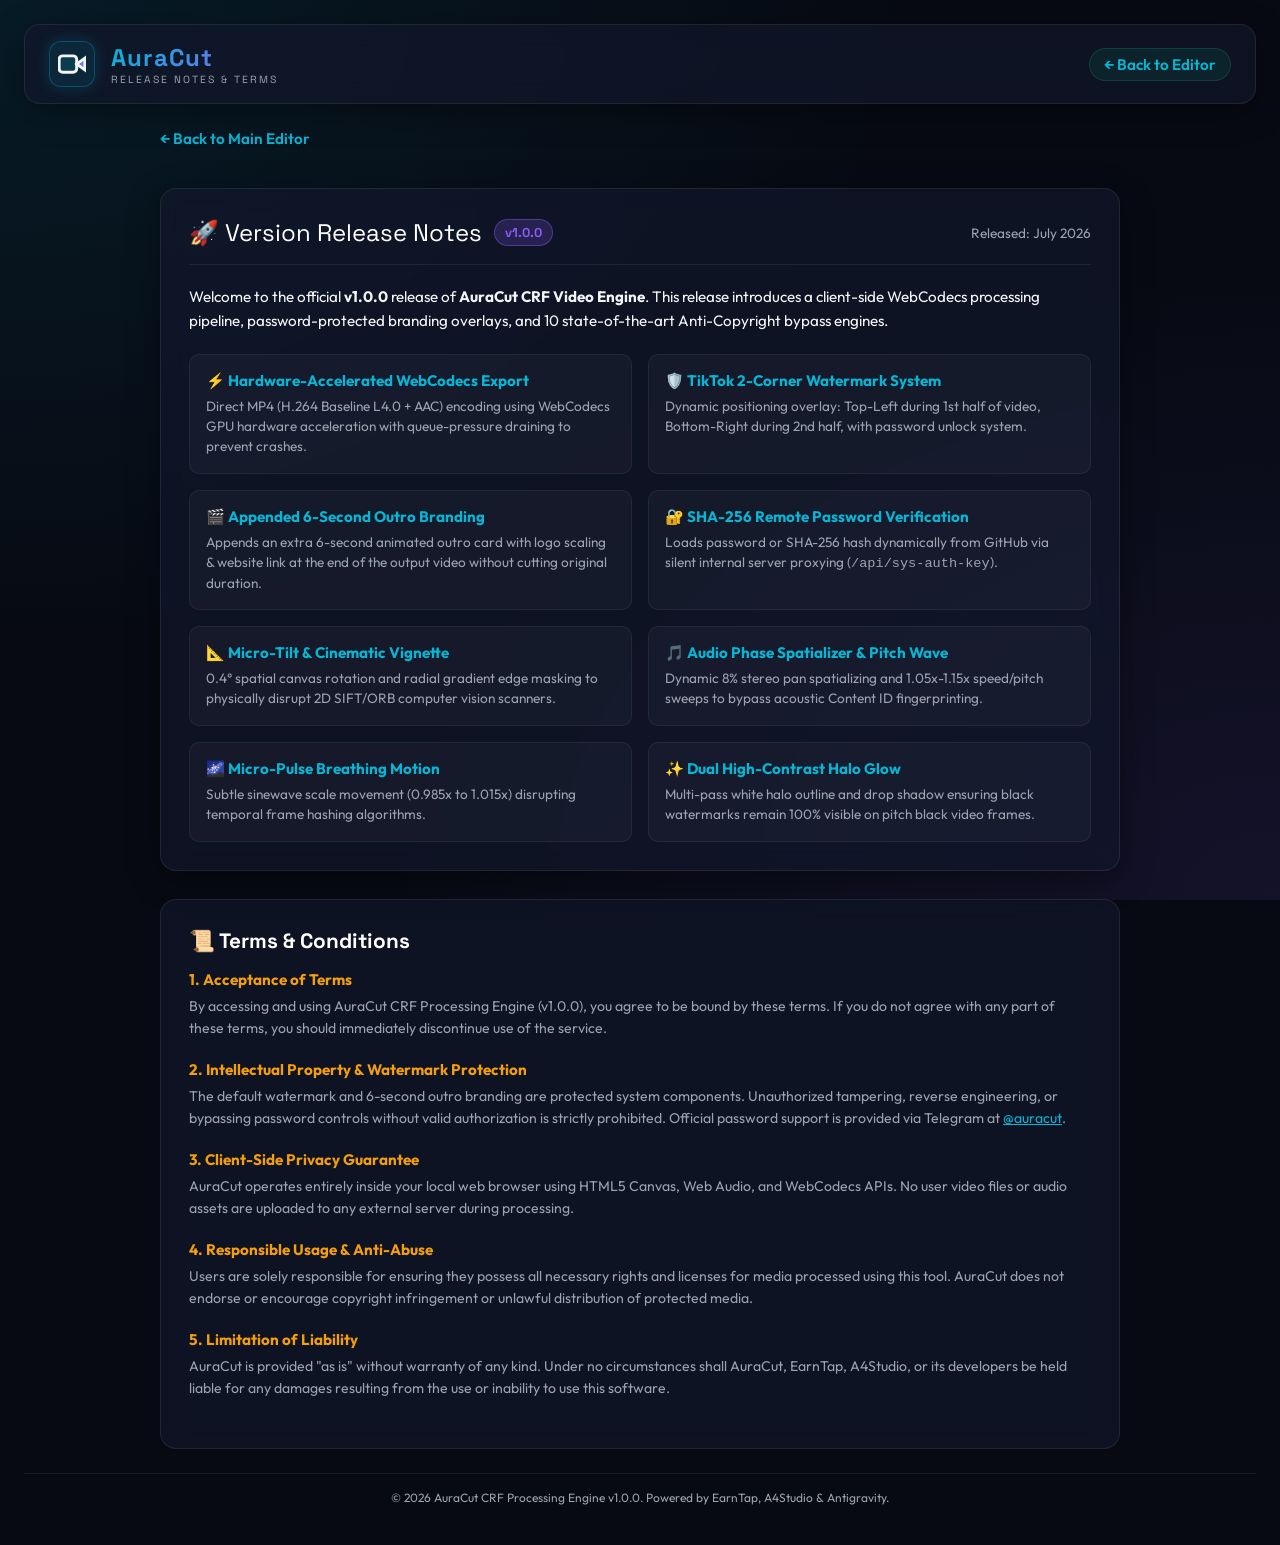
==== changelog.html @ 09db7eef "feat: add Release Notes (changelog.html) with v1.0.0 feature breakdown and Terms & Conditions" ====
<!DOCTYPE html>
<html lang="en">
<head>
  <meta charset="UTF-8">
  <meta name="viewport" content="width=device-width, initial-scale=1.0">
  <title>Version Notes & Terms - AuraCut Engine</title>
  <link rel="preconnect" href="https://fonts.googleapis.com">
  <link rel="preconnect" href="https://fonts.gstatic.com" crossorigin>
  <link href="https://fonts.googleapis.com/css2?family=Outfit:wght@300;400;500;600;700&family=Space+Grotesk:wght@500;700&display=swap" rel="stylesheet">
  <link rel="stylesheet" href="style.css?v=1.3">
  <style>
    .docs-container {
      max-width: 960px;
      margin: 0 auto;
      display: flex;
      flex-direction: column;
      gap: 28px;
    }
    .back-nav {
      display: inline-flex;
      align-items: center;
      gap: 8px;
      color: var(--neon-cyan);
      text-decoration: none;
      font-weight: 600;
      font-size: 0.95rem;
      transition: all 0.2s ease;
      margin-bottom: 12px;
    }
    .back-nav:hover {
      color: #fff;
      transform: translateX(-4px);
    }
    .version-card {
      background: var(--bg-card);
      border: 1px solid var(--border-color);
      border-radius: 16px;
      padding: 28px;
      backdrop-filter: var(--glass-blur);
      box-shadow: var(--card-shadow);
    }
    .version-header {
      display: flex;
      align-items: center;
      justify-content: space-between;
      border-bottom: 1px solid var(--border-color);
      padding-bottom: 16px;
      margin-bottom: 20px;
    }
    .version-title {
      font-family: var(--font-display);
      font-size: 1.5rem;
      color: #fff;
      display: flex;
      align-items: center;
      gap: 12px;
    }
    .badge-v1 {
      background: rgba(139, 92, 246, 0.2);
      color: var(--neon-purple);
      border: 1px solid rgba(139, 92, 246, 0.4);
      padding: 4px 10px;
      border-radius: 20px;
      font-size: 0.8rem;
      font-weight: 700;
    }
    .feature-list {
      display: grid;
      grid-template-columns: 1fr;
      gap: 16px;
    }
    @media (min-width: 640px) {
      .feature-list {
        grid-template-columns: 1fr 1fr;
      }
    }
    .feature-item {
      background: rgba(255, 255, 255, 0.03);
      border: 1px solid rgba(255, 255, 255, 0.06);
      border-radius: 10px;
      padding: 16px;
    }
    .feature-item h4 {
      color: var(--neon-cyan);
      font-size: 0.95rem;
      margin-bottom: 6px;
      display: flex;
      align-items: center;
      gap: 6px;
    }
    .feature-item p {
      color: var(--color-text-muted);
      font-size: 0.85rem;
      line-height: 1.5;
    }
    .terms-section {
      background: var(--bg-card);
      border: 1px solid var(--border-color);
      border-radius: 16px;
      padding: 28px;
      backdrop-filter: var(--glass-blur);
    }
    .terms-section h3 {
      font-family: var(--font-display);
      font-size: 1.3rem;
      color: #fff;
      margin-bottom: 16px;
      display: flex;
      align-items: center;
      gap: 8px;
    }
    .terms-block {
      margin-bottom: 20px;
    }
    .terms-block h5 {
      color: var(--neon-orange);
      font-size: 0.95rem;
      margin-bottom: 6px;
    }
    .terms-block p {
      color: var(--color-text-muted);
      font-size: 0.88rem;
      line-height: 1.6;
    }
  </style>
</head>
<body>
  <div class="app-container">
    <header class="app-header">
      <div class="logo-area">
        <div class="logo-icon">
          <svg viewBox="0 0 24 24" width="28" height="28" fill="none" stroke="currentColor" stroke-width="2.5">
            <polygon points="23 7 16 12 23 17 23 7" fill="url(#neon-grad)"></polygon>
            <rect x="1" y="5" width="15" height="14" rx="3" ry="3" fill="rgba(6, 182, 212, 0.15)"></rect>
          </svg>
        </div>
        <div class="logo-text">
          <h1>AuraCut</h1>
          <span>RELEASE NOTES & TERMS</span>
        </div>
      </div>
      <div class="status-indicator">
        <a href="index.html" class="back-nav" style="margin:0;">← Back to Editor</a>
      </div>
    </header>

    <main class="docs-container">
      <div>
        <a href="index.html" class="back-nav">← Back to Main Editor</a>
      </div>

      <!-- Release Notes Card -->
      <section class="version-card">
        <div class="version-header">
          <div class="version-title">
            <span>🚀 Version Release Notes</span>
            <span class="badge-v1">v1.0.0</span>
          </div>
          <span style="color: var(--color-text-muted); font-size: 0.85rem;">Released: July 2026</span>
        </div>

        <p style="color: var(--color-text-main); font-size: 0.95rem; margin-bottom: 20px; line-height: 1.6;">
          Welcome to the official <strong>v1.0.0</strong> release of <strong>AuraCut CRF Video Engine</strong>. This release introduces a client-side WebCodecs processing pipeline, password-protected branding overlays, and 10 state-of-the-art Anti-Copyright bypass engines.
        </p>

        <div class="feature-list">
          <div class="feature-item">
            <h4>⚡ Hardware-Accelerated WebCodecs Export</h4>
            <p>Direct MP4 (H.264 Baseline L4.0 + AAC) encoding using WebCodecs GPU hardware acceleration with queue-pressure draining to prevent crashes.</p>
          </div>

          <div class="feature-item">
            <h4>🛡️ TikTok 2-Corner Watermark System</h4>
            <p>Dynamic positioning overlay: Top-Left during 1st half of video, Bottom-Right during 2nd half, with password unlock system.</p>
          </div>

          <div class="feature-item">
            <h4>🎬 Appended 6-Second Outro Branding</h4>
            <p>Appends an extra 6-second animated outro card with logo scaling & website link at the end of the output video without cutting original duration.</p>
          </div>

          <div class="feature-item">
            <h4>🔐 SHA-256 Remote Password Verification</h4>
            <p>Loads password or SHA-256 hash dynamically from GitHub via silent internal server proxying (<code>/api/sys-auth-key</code>).</p>
          </div>

          <div class="feature-item">
            <h4>📐 Micro-Tilt & Cinematic Vignette</h4>
            <p>0.4° spatial canvas rotation and radial gradient edge masking to physically disrupt 2D SIFT/ORB computer vision scanners.</p>
          </div>

          <div class="feature-item">
            <h4>🎵 Audio Phase Spatializer & Pitch Wave</h4>
            <p>Dynamic 8% stereo pan spatializing and 1.05x-1.15x speed/pitch sweeps to bypass acoustic Content ID fingerprinting.</p>
          </div>

          <div class="feature-item">
            <h4>🌌 Micro-Pulse Breathing Motion</h4>
            <p>Subtle sinewave scale movement (0.985x to 1.015x) disrupting temporal frame hashing algorithms.</p>
          </div>

          <div class="feature-item">
            <h4>✨ Dual High-Contrast Halo Glow</h4>
            <p>Multi-pass white halo outline and drop shadow ensuring black watermarks remain 100% visible on pitch black video frames.</p>
          </div>
        </div>
      </section>

      <!-- Terms & Conditions Section -->
      <section class="terms-section">
        <h3>📜 Terms & Conditions</h3>

        <div class="terms-block">
          <h5>1. Acceptance of Terms</h5>
          <p>By accessing and using AuraCut CRF Processing Engine (v1.0.0), you agree to be bound by these terms. If you do not agree with any part of these terms, you should immediately discontinue use of the service.</p>
        </div>

        <div class="terms-block">
          <h5>2. Intellectual Property & Watermark Protection</h5>
          <p>The default watermark and 6-second outro branding are protected system components. Unauthorized tampering, reverse engineering, or bypassing password controls without valid authorization is strictly prohibited. Official password support is provided via Telegram at <a href="https://t.me/auracut" target="_blank" style="color: var(--neon-cyan); text-decoration: underline;">@auracut</a>.</p>
        </div>

        <div class="terms-block">
          <h5>3. Client-Side Privacy Guarantee</h5>
          <p>AuraCut operates entirely inside your local web browser using HTML5 Canvas, Web Audio, and WebCodecs APIs. No user video files or audio assets are uploaded to any external server during processing.</p>
        </div>

        <div class="terms-block">
          <h5>4. Responsible Usage & Anti-Abuse</h5>
          <p>Users are solely responsible for ensuring they possess all necessary rights and licenses for media processed using this tool. AuraCut does not endorse or encourage copyright infringement or unlawful distribution of protected media.</p>
        </div>

        <div class="terms-block">
          <h5>5. Limitation of Liability</h5>
          <p>AuraCut is provided "as is" without warranty of any kind. Under no circumstances shall AuraCut, EarnTap, A4Studio, or its developers be held liable for any damages resulting from the use or inability to use this software.</p>
        </div>
      </section>
    </main>

    <!-- Footer -->
    <footer class="app-footer">
      <p>&copy; 2026 AuraCut CRF Processing Engine v1.0.0. Powered by EarnTap, A4Studio & Antigravity.</p>
    </footer>
  </div>

  <svg style="position: absolute; width: 0; height: 0;">
    <defs>
      <linearGradient id="neon-grad" x1="0%" y1="0%" x2="100%" y2="100%">
        <stop offset="0%" stop-color="#06b6d4" />
        <stop offset="100%" stop-color="#8b5cf6" />
      </linearGradient>
    </defs>
  </svg>
</body>
</html>
---- style.css ----
/* CSS Custom Properties for Unified Design System */
:root {
  --bg-primary: #070a13;
  --bg-secondary: #0f1423;
  --bg-card: rgba(18, 24, 43, 0.7);
  --border-color: rgba(255, 255, 255, 0.08);
  --border-glow: rgba(6, 182, 212, 0.2);
  
  --color-text-main: #f3f4f6;
  --color-text-muted: #9ca3af;
  
  --neon-cyan: #06b6d4;
  --neon-purple: #8b5cf6;
  --neon-green: #10b981;
  --neon-red: #ef4444;
  --neon-orange: #f59e0b;
  
  --neon-gradient: linear-gradient(135deg, var(--neon-cyan), var(--neon-purple));
  --card-shadow: 0 8px 32px 0 rgba(0, 0, 0, 0.37);
  --glass-blur: blur(12px);
  
  --font-display: 'Space Grotesk', sans-serif;
  --font-body: 'Outfit', sans-serif;
}

/* Reset and Core Styles */
* {
  box-sizing: border-box;
  margin: 0;
  padding: 0;
}

body {
  background-color: var(--bg-primary);
  color: var(--color-text-main);
  font-family: var(--font-body);
  min-height: 100vh;
  display: flex;
  flex-direction: column;
  overflow-x: hidden;
  background-image: 
    radial-gradient(at 0% 0%, rgba(6, 182, 212, 0.1) 0px, transparent 50%),
    radial-gradient(at 100% 100%, rgba(139, 92, 246, 0.1) 0px, transparent 50%);
  background-attachment: fixed;
}

/* App Container */
.app-container {
  max-width: 1400px;
  width: 100%;
  margin: 0 auto;
  padding: 24px;
  display: flex;
  flex-direction: column;
  min-height: 100vh;
  gap: 24px;
}

/* Header */
.app-header {
  display: flex;
  justify-content: space-between;
  align-items: center;
  padding: 16px 24px;
  background: var(--bg-card);
  border: 1px solid var(--border-color);
  border-radius: 16px;
  backdrop-filter: var(--glass-blur);
  box-shadow: var(--card-shadow);
}

.logo-area {
  display: flex;
  align-items: center;
  gap: 16px;
}

.logo-icon {
  display: flex;
  align-items: center;
  justify-content: center;
  background: rgba(6, 182, 212, 0.1);
  padding: 8px;
  border-radius: 12px;
  border: 1px solid rgba(6, 182, 212, 0.3);
  box-shadow: 0 0 15px rgba(6, 182, 212, 0.2);
}

.logo-text h1 {
  font-family: var(--font-display);
  font-size: 1.5rem;
  font-weight: 700;
  letter-spacing: 1px;
  background: var(--neon-gradient);
  -webkit-background-clip: text;
  -webkit-text-fill-color: transparent;
}

.logo-text span {
  font-family: var(--font-display);
  font-size: 0.65rem;
  letter-spacing: 2px;
  color: var(--color-text-muted);
  display: block;
}

.status-indicator {
  display: flex;
  align-items: center;
  gap: 8px;
  background: rgba(16, 185, 129, 0.1);
  padding: 6px 14px;
  border-radius: 20px;
  border: 1px solid rgba(16, 185, 129, 0.2);
}

.pulse-dot {
  width: 8px;
  height: 8px;
  border-radius: 50%;
  background-color: var(--neon-green);
  box-shadow: 0 0 10px var(--neon-green);
  animation: pulse 2s infinite;
}

.status-text {
  font-size: 0.8rem;
  font-weight: 600;
  color: #10b981;
}

/* Editor Layout Grid */
.editor-layout {
  display: grid;
  grid-template-columns: 1.4fr 1fr;
  gap: 24px;
  flex-grow: 1;
}

@media (max-width: 1024px) {
  .editor-layout {
    grid-template-columns: 1fr;
  }
}

/* Card Styling */
.card {
  background: var(--bg-card);
  border: 1px solid var(--border-color);
  border-radius: 20px;
  backdrop-filter: var(--glass-blur);
  box-shadow: var(--card-shadow);
  overflow: hidden;
  display: flex;
  flex-direction: column;
}

.card-header {
  padding: 20px 24px;
  border-bottom: 1px solid var(--border-color);
  display: flex;
  justify-content: space-between;
  align-items: center;
}

.card-header h2 {
  font-family: var(--font-display);
  font-size: 1.15rem;
  font-weight: 600;
  display: flex;
  align-items: center;
  gap: 10px;
}

.card-header .icon {
  font-size: 1.3rem;
}

.badge {
  font-size: 0.75rem;
  font-weight: 600;
  padding: 4px 10px;
  border-radius: 12px;
}

.preview-badge {
  background: rgba(6, 182, 212, 0.15);
  color: var(--neon-cyan);
  border: 1px solid rgba(6, 182, 212, 0.3);
}

.card-body {
  padding: 24px;
}

.flex-col {
  display: flex;
  flex-direction: column;
  gap: 24px;
}

.flex-grow {
  flex-grow: 1;
}

/* Left Panel: Preview Workspace */
.preview-panel {
  display: flex;
  flex-direction: column;
}

.video-workspace {
  background-color: rgba(5, 7, 14, 0.9);
  flex-grow: 1;
  position: relative;
  min-height: 400px;
  display: flex;
  align-items: center;
  justify-content: center;
  margin: 20px;
  border-radius: 12px;
  border: 1px dashed rgba(255, 255, 255, 0.1);
  overflow: hidden;
}

/* Upload Zone */
.upload-zone {
  display: flex;
  flex-direction: column;
  align-items: center;
  justify-content: center;
  text-align: center;
  padding: 40px;
  cursor: pointer;
  width: 100%;
  height: 100%;
  transition: all 0.3s ease;
}

.upload-zone:hover {
  background: rgba(6, 182, 212, 0.03);
  border-color: var(--neon-cyan);
}

.upload-graphic {
  color: var(--color-text-muted);
  margin-bottom: 20px;
  transition: transform 0.3s ease;
}

.upload-zone:hover .upload-graphic {
  transform: translateY(-8px);
  color: var(--neon-cyan);
  filter: drop-shadow(0 0 10px rgba(6, 182, 212, 0.4));
}

.upload-zone h3 {
  font-family: var(--font-display);
  font-size: 1.25rem;
  font-weight: 500;
  margin-bottom: 8px;
}

.upload-zone p {
  color: var(--color-text-muted);
  font-size: 0.85rem;
  margin-bottom: 24px;
}

/* Canvas Display */
.canvas-wrapper {
  position: relative;
  width: 100%;
  height: 100%;
  display: flex;
  align-items: center;
  justify-content: center;
}

#render-canvas {
  max-width: 100%;
  max-height: 100%;
  object-fit: contain;
  background: #000;
  box-shadow: 0 10px 40px rgba(0, 0, 0, 0.8);
}

.overlay-badge {
  position: absolute;
  top: 16px;
  left: 16px;
  background: rgba(0, 0, 0, 0.75);
  border: 1px solid var(--neon-cyan);
  color: var(--neon-cyan);
  padding: 6px 12px;
  border-radius: 8px;
  font-family: var(--font-display);
  font-size: 0.75rem;
  font-weight: 600;
  letter-spacing: 1px;
}

.render-status {
  box-shadow: 0 0 10px rgba(6, 182, 212, 0.2);
}

/* Media Controls Bar */
.media-controls {
  display: flex;
  align-items: center;
  gap: 16px;
  padding: 16px 20px;
  background: rgba(10, 14, 26, 0.85);
  border-top: 1px solid var(--border-color);
}

.btn-icon {
  background: none;
  border: none;
  color: var(--color-text-main);
  cursor: pointer;
  padding: 8px;
  border-radius: 50%;
  display: flex;
  align-items: center;
  justify-content: center;
  transition: all 0.2s ease;
}

.btn-icon:hover {
  background: rgba(255, 255, 255, 0.05);
  color: var(--neon-cyan);
  transform: scale(1.08);
}

.progress-container {
  display: flex;
  align-items: center;
  gap: 12px;
  flex-grow: 1;
}

.time-display {
  font-family: var(--font-display);
  font-size: 0.8rem;
  color: var(--color-text-muted);
  min-width: 45px;
}

.timeline {
  flex-grow: 1;
  height: 6px;
  background: rgba(255, 255, 255, 0.1);
  border-radius: 3px;
  position: relative;
  cursor: pointer;
}

.timeline-fill {
  position: absolute;
  left: 0;
  top: 0;
  height: 100%;
  width: 0%;
  background: var(--neon-gradient);
  border-radius: 3px;
  box-shadow: 0 0 10px rgba(6, 182, 212, 0.5);
}

/* Right Panel: Settings and Actions */
.setting-group {
  margin-bottom: 24px;
}

.setting-group:last-child {
  margin-bottom: 0;
}

.setting-header {
  display: flex;
  justify-content: space-between;
  align-items: center;
  margin-bottom: 10px;
}

.setting-header label {
  font-weight: 500;
  font-size: 0.95rem;
  color: var(--color-text-main);
}

.setting-value {
  font-family: var(--font-display);
  font-size: 0.85rem;
  font-weight: 600;
  color: var(--neon-cyan);
  background: rgba(6, 182, 212, 0.1);
  padding: 3px 8px;
  border-radius: 6px;
  border: 1px solid rgba(6, 182, 212, 0.15);
}

.range-info {
  font-size: 0.75rem;
  color: var(--color-text-muted);
  margin-top: 6px;
}

/* Custom Sliders */
.custom-slider {
  -webkit-appearance: none;
  width: 100%;
  height: 6px;
  background: rgba(255, 255, 255, 0.08);
  border-radius: 3px;
  outline: none;
}

.custom-slider::-webkit-slider-thumb {
  -webkit-appearance: none;
  appearance: none;
  width: 16px;
  height: 16px;
  border-radius: 50%;
  background: var(--neon-cyan);
  border: 2px solid #fff;
  cursor: pointer;
  box-shadow: 0 0 10px rgba(6, 182, 212, 0.8);
  transition: transform 0.1s ease;
}

.custom-slider::-webkit-slider-thumb:hover {
  transform: scale(1.2);
}

/* Color Preview Bar */
.color-preview-bar {
  display: flex;
  align-items: center;
  gap: 12px;
  margin-top: 8px;
  padding: 8px 12px;
  background: rgba(0, 0, 0, 0.2);
  border-radius: 8px;
  border: 1px solid var(--border-color);
}

.color-dot {
  width: 10px;
  height: 10px;
  border-radius: 50%;
}

.color-dot.red { background-color: var(--neon-red); box-shadow: 0 0 8px var(--neon-red); }
.color-dot.green { background-color: var(--neon-green); box-shadow: 0 0 8px var(--neon-green); }
.color-dot.blue { background-color: #3b82f6; box-shadow: 0 0 8px #3b82f6; }

.shift-formula {
  font-family: var(--font-display);
  font-size: 0.75rem;
  color: var(--color-text-muted);
}

/* Speed Graph */
.graph-card {
  display: flex;
  flex-direction: column;
  min-height: 200px;
}

.speed-indicator-badge {
  font-family: var(--font-display);
  font-size: 0.85rem;
  font-weight: 700;
  background: rgba(16, 185, 129, 0.1);
  color: var(--neon-green);
  border: 1px solid rgba(16, 185, 129, 0.3);
  padding: 4px 10px;
  border-radius: 8px;
  box-shadow: 0 0 10px rgba(16, 185, 129, 0.1);
}

.graph-container {
  flex-grow: 1;
  position: relative;
  min-height: 150px;
  margin: 10px 20px 20px 20px;
}

#speed-graph {
  position: absolute;
  top: 0;
  left: 0;
  width: 100%;
  height: 100%;
  display: block;
}

/* Action and Buttons */
.file-details {
  background: rgba(255, 255, 255, 0.02);
  border: 1px solid var(--border-color);
  border-radius: 12px;
  padding: 12px;
  margin-bottom: 16px;
}

.detail-row {
  display: flex;
  justify-content: space-between;
  font-size: 0.8rem;
  margin-bottom: 6px;
}

.detail-row:last-child {
  margin-bottom: 0;
}

.detail-row .lbl {
  color: var(--color-text-muted);
}

.detail-row .val {
  font-weight: 500;
  max-width: 200px;
}

.truncate {
  white-space: nowrap;
  overflow: hidden;
  text-overflow: ellipsis;
}

/* Buttons */
.btn {
  font-family: var(--font-display);
  font-weight: 600;
  font-size: 0.95rem;
  padding: 14px 28px;
  border-radius: 12px;
  border: none;
  cursor: pointer;
  display: inline-flex;
  align-items: center;
  justify-content: center;
  gap: 8px;
  transition: all 0.3s cubic-bezier(0.4, 0, 0.2, 1);
  text-decoration: none;
}

.btn-block {
  display: flex;
  width: 100%;
}

.btn-primary {
  background: var(--neon-gradient);
  color: white;
  position: relative;
  overflow: hidden;
  box-shadow: 0 4px 15px rgba(6, 182, 212, 0.4);
}

.btn-primary:hover:not(:disabled) {
  transform: translateY(-2px);
  box-shadow: 0 6px 20px rgba(6, 182, 212, 0.6);
}

.btn-primary:active:not(:disabled) {
  transform: translateY(0);
}

.btn-primary:disabled {
  background: rgba(255, 255, 255, 0.05);
  color: var(--color-text-muted);
  cursor: not-allowed;
  box-shadow: none;
}

.glow-btn .btn-glow {
  position: absolute;
  top: 0;
  left: 0;
  width: 100%;
  height: 100%;
  background: radial-gradient(circle, rgba(255,255,255,0.15) 0%, transparent 60%);
  opacity: 0;
  transition: opacity 0.3s ease;
}

.glow-btn:hover .btn-glow {
  opacity: 1;
}

.btn-secondary {
  background: rgba(255, 255, 255, 0.05);
  color: var(--color-text-main);
  border: 1px solid var(--border-color);
}

.btn-secondary:hover {
  background: rgba(255, 255, 255, 0.1);
  border-color: rgba(255, 255, 255, 0.2);
}

.btn-success {
  background: linear-gradient(135deg, #10b981, #059669);
  color: white;
  box-shadow: 0 4px 15px rgba(16, 185, 129, 0.4);
  animation: pulse-border 2s infinite;
}

.btn-success:hover {
  transform: translateY(-2px);
  box-shadow: 0 6px 20px rgba(16, 185, 129, 0.6);
}

/* Processing Loader Overlay */
.processing-loader {
  position: absolute;
  top: 0;
  left: 0;
  width: 100%;
  height: 100%;
  background: rgba(7, 10, 19, 0.9);
  display: flex;
  flex-direction: column;
  align-items: center;
  justify-content: center;
  z-index: 10;
  gap: 16px;
}

.spinner {
  width: 50px;
  height: 50px;
  border: 3px solid rgba(6, 182, 212, 0.15);
  border-top-color: var(--neon-cyan);
  border-radius: 50%;
  animation: spin 1s infinite linear;
}

.loader-text {
  font-family: var(--font-display);
  font-weight: 500;
  font-size: 1.1rem;
}

.loader-percentage {
  font-family: var(--font-display);
  font-size: 2rem;
  font-weight: 700;
  background: var(--neon-gradient);
  -webkit-background-clip: text;
  -webkit-text-fill-color: transparent;
}

/* Download & success state */
.download-section {
  margin-top: 16px;
  animation: fadeIn 0.4s ease;
}

.success-message {
  display: flex;
  align-items: center;
  gap: 8px;
  color: var(--neon-green);
  font-size: 0.9rem;
  font-weight: 600;
  margin-bottom: 12px;
  justify-content: center;
}

/* Footer Styling */
.app-footer {
  text-align: center;
  padding: 16px;
  border-top: 1px solid var(--border-color);
  color: var(--color-text-muted);
  font-size: 0.75rem;
}

/* Keyframes and Animations */
@keyframes pulse {
  0% {
    transform: scale(0.95);
    box-shadow: 0 0 0 0 rgba(16, 185, 129, 0.7);
  }
  70% {
    transform: scale(1);
    box-shadow: 0 0 0 8px rgba(16, 185, 129, 0);
  }
  100% {
    transform: scale(0.95);
    box-shadow: 0 0 0 0 rgba(16, 185, 129, 0);
  }
}

@keyframes spin {
  0% { transform: rotate(0deg); }
  100% { transform: rotate(360deg); }
}

@keyframes fadeIn {
  from { opacity: 0; transform: translateY(8px); }
  to { opacity: 1; transform: translateY(0); }
}

@keyframes pulse-border {
  0% {
    box-shadow: 0 4px 15px rgba(16, 185, 129, 0.4);
  }
  50% {
    box-shadow: 0 4px 25px rgba(16, 185, 129, 0.7);
  }
  100% {
    box-shadow: 0 4px 15px rgba(16, 185, 129, 0.4);
  }
}

/* Waveform Labels styling */
.waveform-label {
  display: flex;
  justify-content: space-between;
  font-size: 0.8rem;
  font-weight: 500;
  color: var(--color-text-main);
  margin-bottom: 4px;
}

.waveform-sub {
  font-family: var(--font-display);
  font-weight: 600;
  color: var(--color-text-muted);
}

/* Fingerprint Group Styles */
.fingerprint-group {
  padding: 10px;
  background: rgba(0, 0, 0, 0.2);
  border-radius: 8px;
  border: 1px solid var(--border-color);
}
.fingerprint-label {
  font-size: 0.72rem;
  font-weight: 600;
  text-transform: uppercase;
  letter-spacing: 0.05em;
  color: var(--neon-cyan);
  margin-bottom: 6px;
}
.fingerprint-row {
  display: flex;
  justify-content: space-between;
  align-items: center;
  font-size: 0.78rem;
  margin-bottom: 4px;
}
.fingerprint-row:last-child {
  margin-bottom: 0;
}
.lbl-small {
  color: var(--color-text-muted);
}
.val-mono {
  font-family: monospace;
  font-size: 0.68rem;
  color: var(--color-text-main);
  word-break: break-all;
  max-width: 75%;
  text-align: right;
}
.val-normal {
  font-family: var(--font-display);
  font-weight: 500;
  color: var(--color-text-main);
}

/* Forensic Identity Comparison Table Styles */
.identity-table th {
  text-transform: uppercase;
  letter-spacing: 1px;
}
.identity-table th, .identity-table td {
  border-bottom: 1px solid var(--border-color);
  letter-spacing: 0.5px;
}
.identity-table tr:hover {
  background: rgba(6, 182, 212, 0.02);
}
.identity-table td {
  transition: all 0.25s ease;
}
.identity-table tr:last-child td {
  border-bottom: none;
}
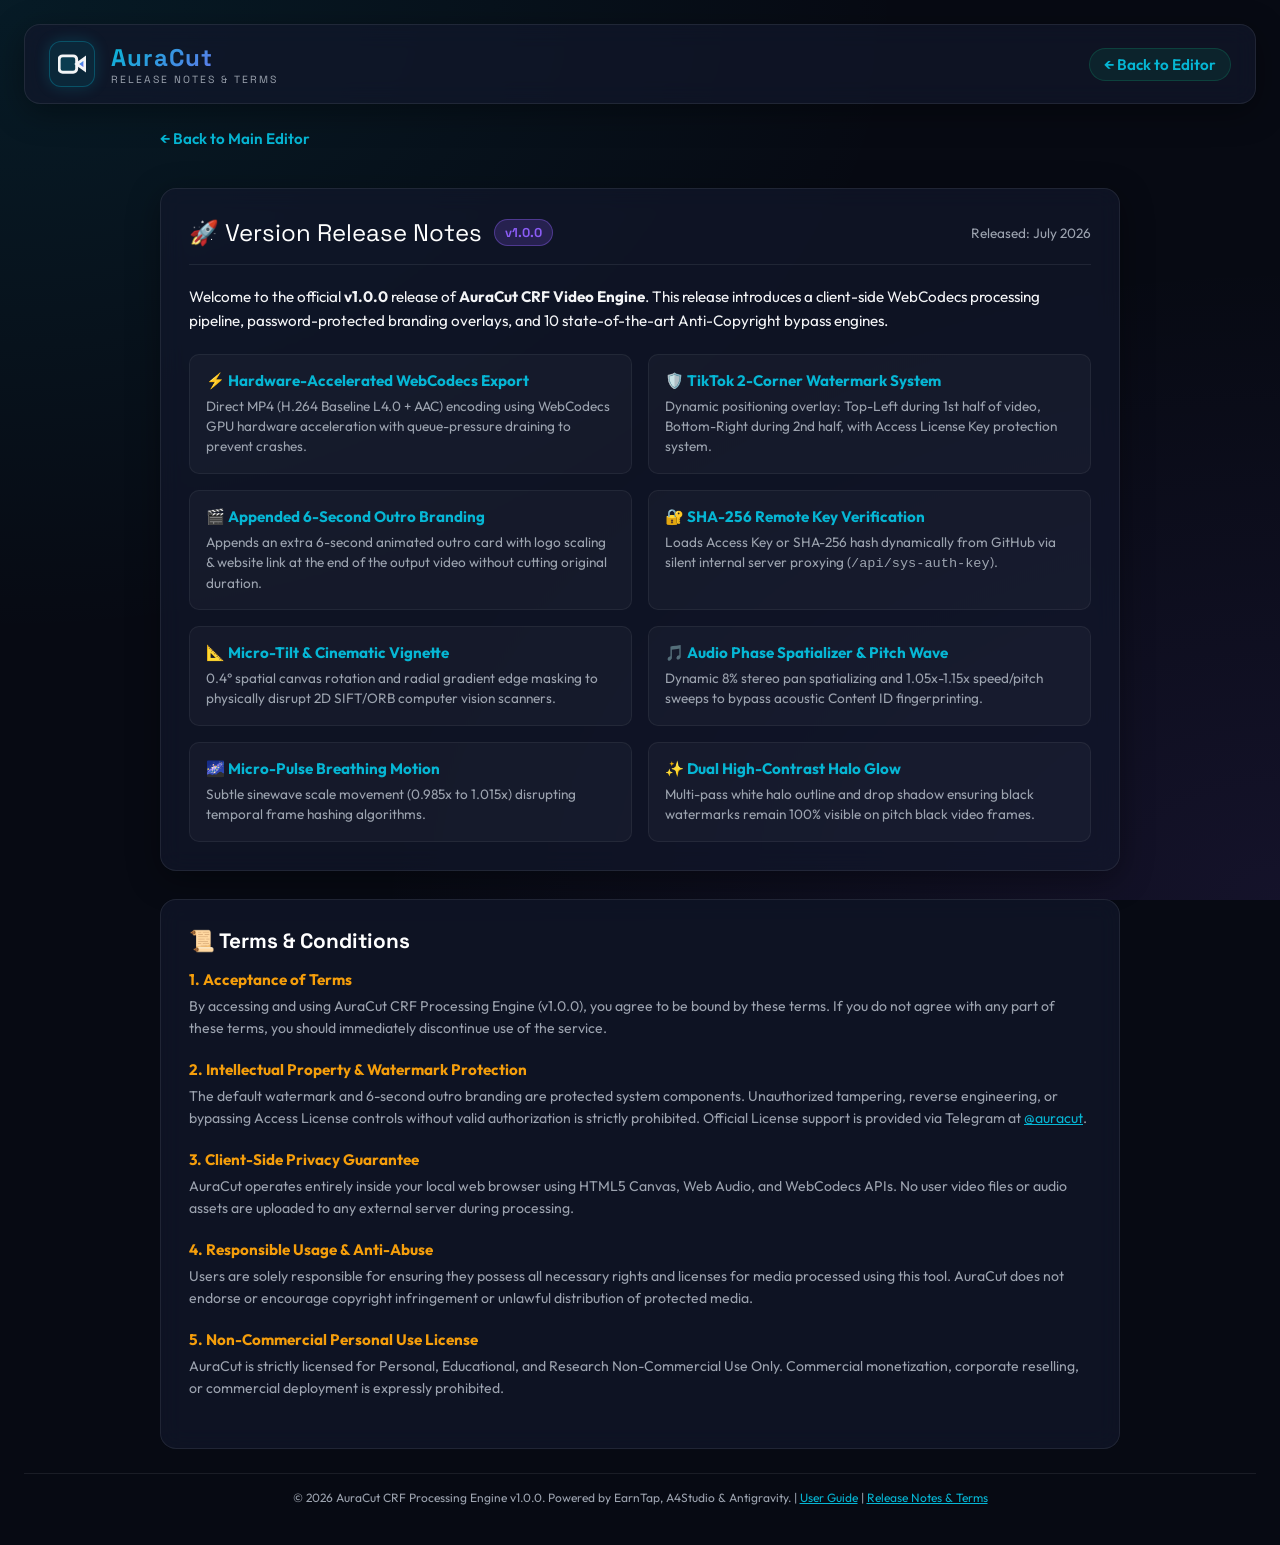
==== commit fd57973c: "feat: replace password terms with Access License Key and add guide.html for User Guide & Non-Commerc" ====
--- a/changelog.html
+++ b/changelog.html
@@ -171,7 +171,7 @@
 
           <div class="feature-item">
             <h4>🛡️ TikTok 2-Corner Watermark System</h4>
-            <p>Dynamic positioning overlay: Top-Left during 1st half of video, Bottom-Right during 2nd half, with password unlock system.</p>
+            <p>Dynamic positioning overlay: Top-Left during 1st half of video, Bottom-Right during 2nd half, with Access License Key protection system.</p>
           </div>
 
           <div class="feature-item">
@@ -180,8 +180,8 @@
           </div>
 
           <div class="feature-item">
-            <h4>🔐 SHA-256 Remote Password Verification</h4>
-            <p>Loads password or SHA-256 hash dynamically from GitHub via silent internal server proxying (<code>/api/sys-auth-key</code>).</p>
+            <h4>🔐 SHA-256 Remote Key Verification</h4>
+            <p>Loads Access Key or SHA-256 hash dynamically from GitHub via silent internal server proxying (<code>/api/sys-auth-key</code>).</p>
           </div>
 
           <div class="feature-item">
@@ -217,7 +217,7 @@
 
         <div class="terms-block">
           <h5>2. Intellectual Property & Watermark Protection</h5>
-          <p>The default watermark and 6-second outro branding are protected system components. Unauthorized tampering, reverse engineering, or bypassing password controls without valid authorization is strictly prohibited. Official password support is provided via Telegram at <a href="https://t.me/auracut" target="_blank" style="color: var(--neon-cyan); text-decoration: underline;">@auracut</a>.</p>
+          <p>The default watermark and 6-second outro branding are protected system components. Unauthorized tampering, reverse engineering, or bypassing Access License controls without valid authorization is strictly prohibited. Official License support is provided via Telegram at <a href="https://t.me/auracut" target="_blank" style="color: var(--neon-cyan); text-decoration: underline;">@auracut</a>.</p>
         </div>
 
         <div class="terms-block">
@@ -231,15 +231,15 @@
         </div>
 
         <div class="terms-block">
-          <h5>5. Limitation of Liability</h5>
-          <p>AuraCut is provided "as is" without warranty of any kind. Under no circumstances shall AuraCut, EarnTap, A4Studio, or its developers be held liable for any damages resulting from the use or inability to use this software.</p>
+          <h5>5. Non-Commercial Personal Use License</h5>
+          <p>AuraCut is strictly licensed for Personal, Educational, and Research Non-Commercial Use Only. Commercial monetization, corporate reselling, or commercial deployment is expressly prohibited.</p>
         </div>
       </section>
     </main>
 
     <!-- Footer -->
     <footer class="app-footer">
-      <p>&copy; 2026 AuraCut CRF Processing Engine v1.0.0. Powered by EarnTap, A4Studio & Antigravity.</p>
+      <p>&copy; 2026 AuraCut CRF Processing Engine v1.0.0. Powered by EarnTap, A4Studio & Antigravity. | <a href="guide.html" style="color: var(--neon-cyan); text-decoration: underline;">User Guide</a> | <a href="changelog.html" style="color: var(--neon-cyan); text-decoration: underline;">Release Notes & Terms</a></p>
     </footer>
   </div>
 
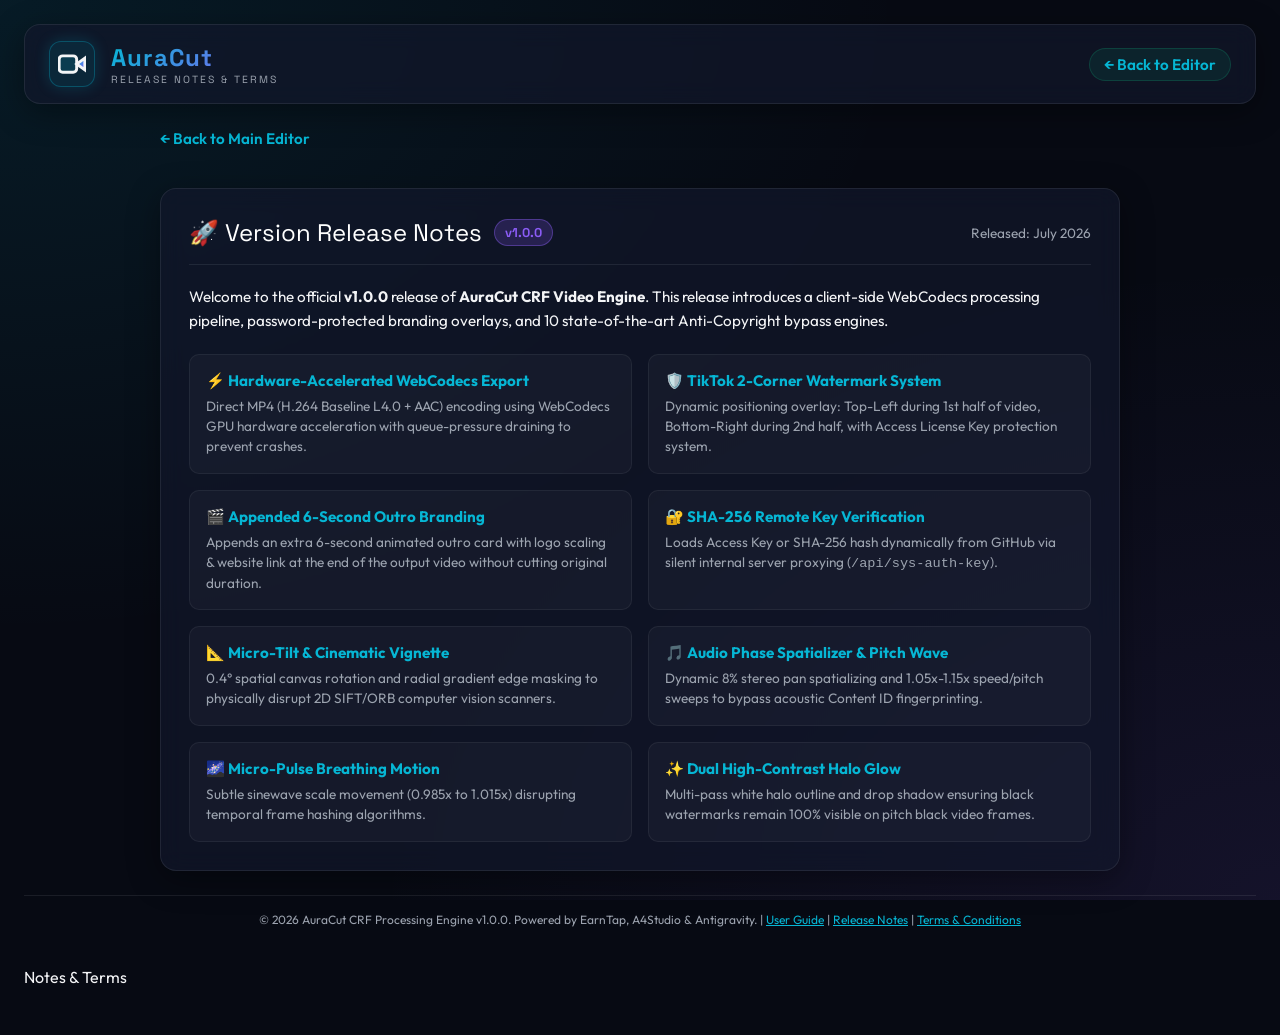
==== commit 05c7771e: "feat: separate terms.html page, optimize ultra-responsive mobile UI touch design, and enforce 100% E" ====
--- a/changelog.html
+++ b/changelog.html
@@ -203,43 +203,13 @@
             <h4>✨ Dual High-Contrast Halo Glow</h4>
             <p>Multi-pass white halo outline and drop shadow ensuring black watermarks remain 100% visible on pitch black video frames.</p>
           </div>
-        </div>
-      </section>
-
-      <!-- Terms & Conditions Section -->
-      <section class="terms-section">
-        <h3>📜 Terms & Conditions</h3>
-
-        <div class="terms-block">
-          <h5>1. Acceptance of Terms</h5>
-          <p>By accessing and using AuraCut CRF Processing Engine (v1.0.0), you agree to be bound by these terms. If you do not agree with any part of these terms, you should immediately discontinue use of the service.</p>
-        </div>
-
-        <div class="terms-block">
-          <h5>2. Intellectual Property & Watermark Protection</h5>
-          <p>The default watermark and 6-second outro branding are protected system components. Unauthorized tampering, reverse engineering, or bypassing Access License controls without valid authorization is strictly prohibited. Official License support is provided via Telegram at <a href="https://t.me/auracut" target="_blank" style="color: var(--neon-cyan); text-decoration: underline;">@auracut</a>.</p>
-        </div>
-
-        <div class="terms-block">
-          <h5>3. Client-Side Privacy Guarantee</h5>
-          <p>AuraCut operates entirely inside your local web browser using HTML5 Canvas, Web Audio, and WebCodecs APIs. No user video files or audio assets are uploaded to any external server during processing.</p>
-        </div>
-
-        <div class="terms-block">
-          <h5>4. Responsible Usage & Anti-Abuse</h5>
-          <p>Users are solely responsible for ensuring they possess all necessary rights and licenses for media processed using this tool. AuraCut does not endorse or encourage copyright infringement or unlawful distribution of protected media.</p>
-        </div>
-
-        <div class="terms-block">
-          <h5>5. Non-Commercial Personal Use License</h5>
-          <p>AuraCut is strictly licensed for Personal, Educational, and Research Non-Commercial Use Only. Commercial monetization, corporate reselling, or commercial deployment is expressly prohibited.</p>
-        </div>
       </section>
     </main>
 
     <!-- Footer -->
     <footer class="app-footer">
-      <p>&copy; 2026 AuraCut CRF Processing Engine v1.0.0. Powered by EarnTap, A4Studio & Antigravity. | <a href="guide.html" style="color: var(--neon-cyan); text-decoration: underline;">User Guide</a> | <a href="changelog.html" style="color: var(--neon-cyan); text-decoration: underline;">Release Notes & Terms</a></p>
+      <p>&copy; 2026 AuraCut CRF Processing Engine v1.0.0. Powered by EarnTap, A4Studio & Antigravity. | <a href="guide.html" style="color: var(--neon-cyan); text-decoration: underline;">User Guide</a> | <a href="changelog.html" style="color: var(--neon-cyan); text-decoration: underline;">Release Notes</a> | <a href="terms.html" style="color: var(--neon-cyan); text-decoration: underline;">Terms & Conditions</a></p>
+    </footer>Notes & Terms</a></p>
     </footer>
   </div>
 
--- a/style.css
+++ b/style.css
@@ -795,3 +795,93 @@
 .identity-table tr:last-child td {
   border-bottom: none;
 }
+
+/* Mobile & Tablet Ultra-Responsive Styles (Touch-Friendly Optimization) */
+@media (max-width: 1024px) {
+  .editor-layout {
+    grid-template-columns: 1fr !important;
+    gap: 20px !important;
+  }
+}
+
+@media (max-width: 768px) {
+  .app-container {
+    padding: 12px !important;
+    gap: 16px !important;
+  }
+
+  .app-header {
+    flex-direction: column !important;
+    align-items: flex-start !important;
+    gap: 12px !important;
+    padding: 14px !important;
+  }
+
+  .status-indicator {
+    width: 100% !important;
+    flex-wrap: wrap !important;
+    justify-content: flex-start !important;
+    gap: 8px !important;
+  }
+
+  .status-indicator a {
+    margin-right: 8px !important;
+    font-size: 0.75rem !important;
+  }
+
+  .editor-layout {
+    display: flex !important;
+    flex-direction: column !important;
+  }
+
+  .card {
+    padding: 16px !important;
+    border-radius: 12px !important;
+  }
+
+  .btn {
+    padding: 14px 20px !important;
+    font-size: 0.9rem !important;
+    min-height: 48px !important;
+  }
+
+  .upload-zone {
+    padding: 24px 16px !important;
+  }
+
+  .video-workspace {
+    margin: 8px 0 !important;
+  }
+
+  .identity-table th, .identity-table td {
+    padding: 8px 10px !important;
+    font-size: 0.75rem !important;
+    white-space: nowrap;
+  }
+
+  .app-footer {
+    padding: 16px 8px !important;
+    font-size: 0.75rem !important;
+    text-align: center !important;
+  }
+}
+
+@media (max-width: 480px) {
+  .logo-text h1 {
+    font-size: 1.3rem !important;
+  }
+
+  .logo-text span {
+    font-size: 0.65rem !important;
+  }
+
+  .card-header h2 {
+    font-size: 1rem !important;
+  }
+
+  .setting-label {
+    flex-direction: column !important;
+    align-items: flex-start !important;
+    gap: 4px !important;
+  }
+}
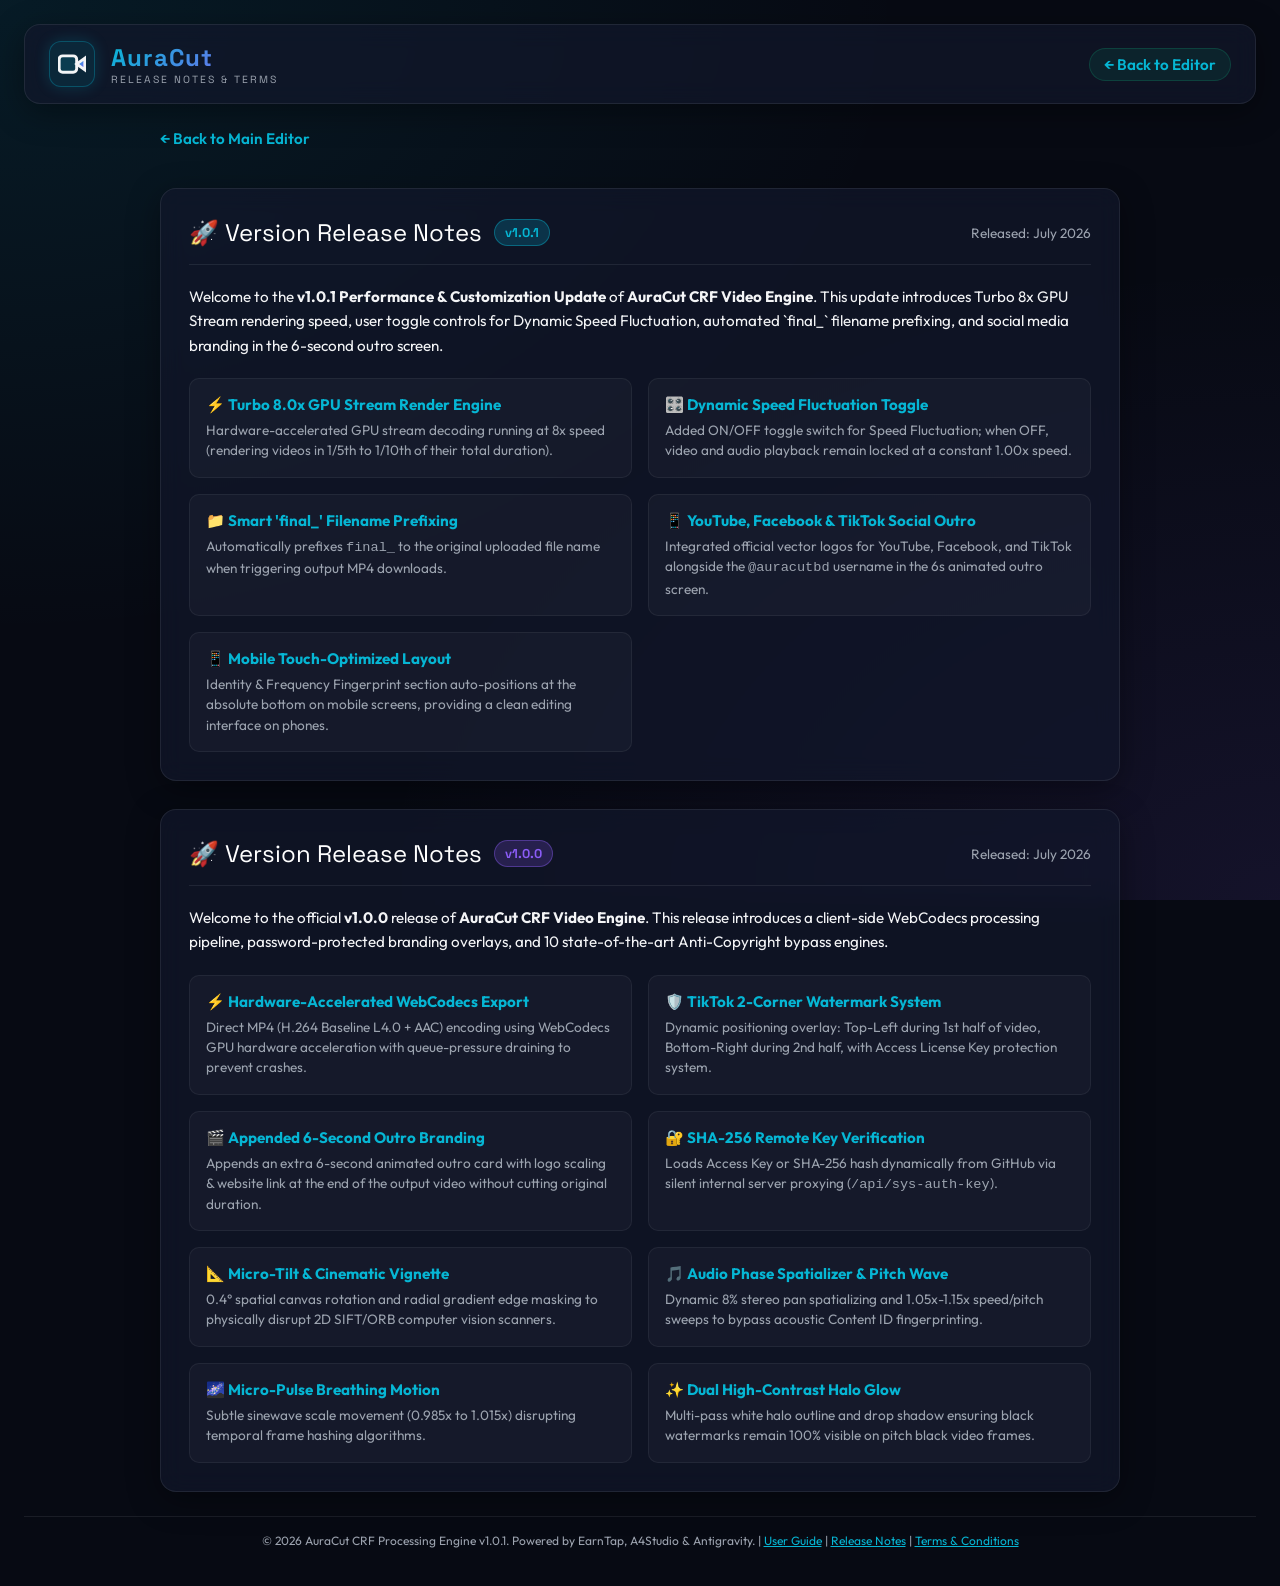
==== commit 0e9dab58: "release: v1.0.1 update with 8x GPU stream rendering, speed toggle, final_ prefixing, social outro br" ====
--- a/changelog.html
+++ b/changelog.html
@@ -149,7 +149,49 @@
         <a href="index.html" class="back-nav">← Back to Main Editor</a>
       </div>
 
-      <!-- Release Notes Card -->
+      <!-- Release Notes Card v1.0.1 -->
+      <section class="version-card">
+        <div class="version-header">
+          <div class="version-title">
+            <span>🚀 Version Release Notes</span>
+            <span class="badge-v1" style="background: rgba(6, 182, 212, 0.2); color: var(--neon-cyan); border-color: rgba(6, 182, 212, 0.4);">v1.0.1</span>
+          </div>
+          <span style="color: var(--color-text-muted); font-size: 0.85rem;">Released: July 2026</span>
+        </div>
+
+        <p style="color: var(--color-text-main); font-size: 0.95rem; margin-bottom: 20px; line-height: 1.6;">
+          Welcome to the <strong>v1.0.1 Performance & Customization Update</strong> of <strong>AuraCut CRF Video Engine</strong>. This update introduces Turbo 8x GPU Stream rendering speed, user toggle controls for Dynamic Speed Fluctuation, automated `final_` filename prefixing, and social media branding in the 6-second outro screen.
+        </p>
+
+        <div class="feature-list">
+          <div class="feature-item">
+            <h4>⚡ Turbo 8.0x GPU Stream Render Engine</h4>
+            <p>Hardware-accelerated GPU stream decoding running at 8x speed (rendering videos in 1/5th to 1/10th of their total duration).</p>
+          </div>
+
+          <div class="feature-item">
+            <h4>🎛️ Dynamic Speed Fluctuation Toggle</h4>
+            <p>Added ON/OFF toggle switch for Speed Fluctuation; when OFF, video and audio playback remain locked at a constant 1.00x speed.</p>
+          </div>
+
+          <div class="feature-item">
+            <h4>📁 Smart 'final_' Filename Prefixing</h4>
+            <p>Automatically prefixes <code>final_</code> to the original uploaded file name when triggering output MP4 downloads.</p>
+          </div>
+
+          <div class="feature-item">
+            <h4>📱 YouTube, Facebook & TikTok Social Outro</h4>
+            <p>Integrated official vector logos for YouTube, Facebook, and TikTok alongside the <code>@auracutbd</code> username in the 6s animated outro screen.</p>
+          </div>
+
+          <div class="feature-item">
+            <h4>📱 Mobile Touch-Optimized Layout</h4>
+            <p>Identity & Frequency Fingerprint section auto-positions at the absolute bottom on mobile screens, providing a clean editing interface on phones.</p>
+          </div>
+        </div>
+      </section>
+
+      <!-- Release Notes Card v1.0.0 -->
       <section class="version-card">
         <div class="version-header">
           <div class="version-title">
@@ -203,13 +245,13 @@
             <h4>✨ Dual High-Contrast Halo Glow</h4>
             <p>Multi-pass white halo outline and drop shadow ensuring black watermarks remain 100% visible on pitch black video frames.</p>
           </div>
+        </div>
       </section>
     </main>
 
     <!-- Footer -->
     <footer class="app-footer">
-      <p>&copy; 2026 AuraCut CRF Processing Engine v1.0.0. Powered by EarnTap, A4Studio & Antigravity. | <a href="guide.html" style="color: var(--neon-cyan); text-decoration: underline;">User Guide</a> | <a href="changelog.html" style="color: var(--neon-cyan); text-decoration: underline;">Release Notes</a> | <a href="terms.html" style="color: var(--neon-cyan); text-decoration: underline;">Terms & Conditions</a></p>
-    </footer>Notes & Terms</a></p>
+      <p>&copy; 2026 AuraCut CRF Processing Engine v1.0.1. Powered by EarnTap, A4Studio & Antigravity. | <a href="guide.html" style="color: var(--neon-cyan); text-decoration: underline;">User Guide</a> | <a href="changelog.html" style="color: var(--neon-cyan); text-decoration: underline;">Release Notes</a> | <a href="terms.html" style="color: var(--neon-cyan); text-decoration: underline;">Terms & Conditions</a></p>
     </footer>
   </div>
 
--- a/style.css
+++ b/style.css
@@ -859,6 +859,21 @@
     white-space: nowrap;
   }
 
+  .preview-panel {
+    display: flex !important;
+    flex-direction: column !important;
+  }
+
+  .controls-panel {
+    order: 2 !important;
+  }
+
+  /* Move Identity & Frequency Fingerprint Card to the absolute bottom on Mobile */
+  #identity-card-wrapper {
+    order: 99999 !important;
+    margin-top: 16px !important;
+  }
+
   .app-footer {
     padding: 16px 8px !important;
     font-size: 0.75rem !important;
